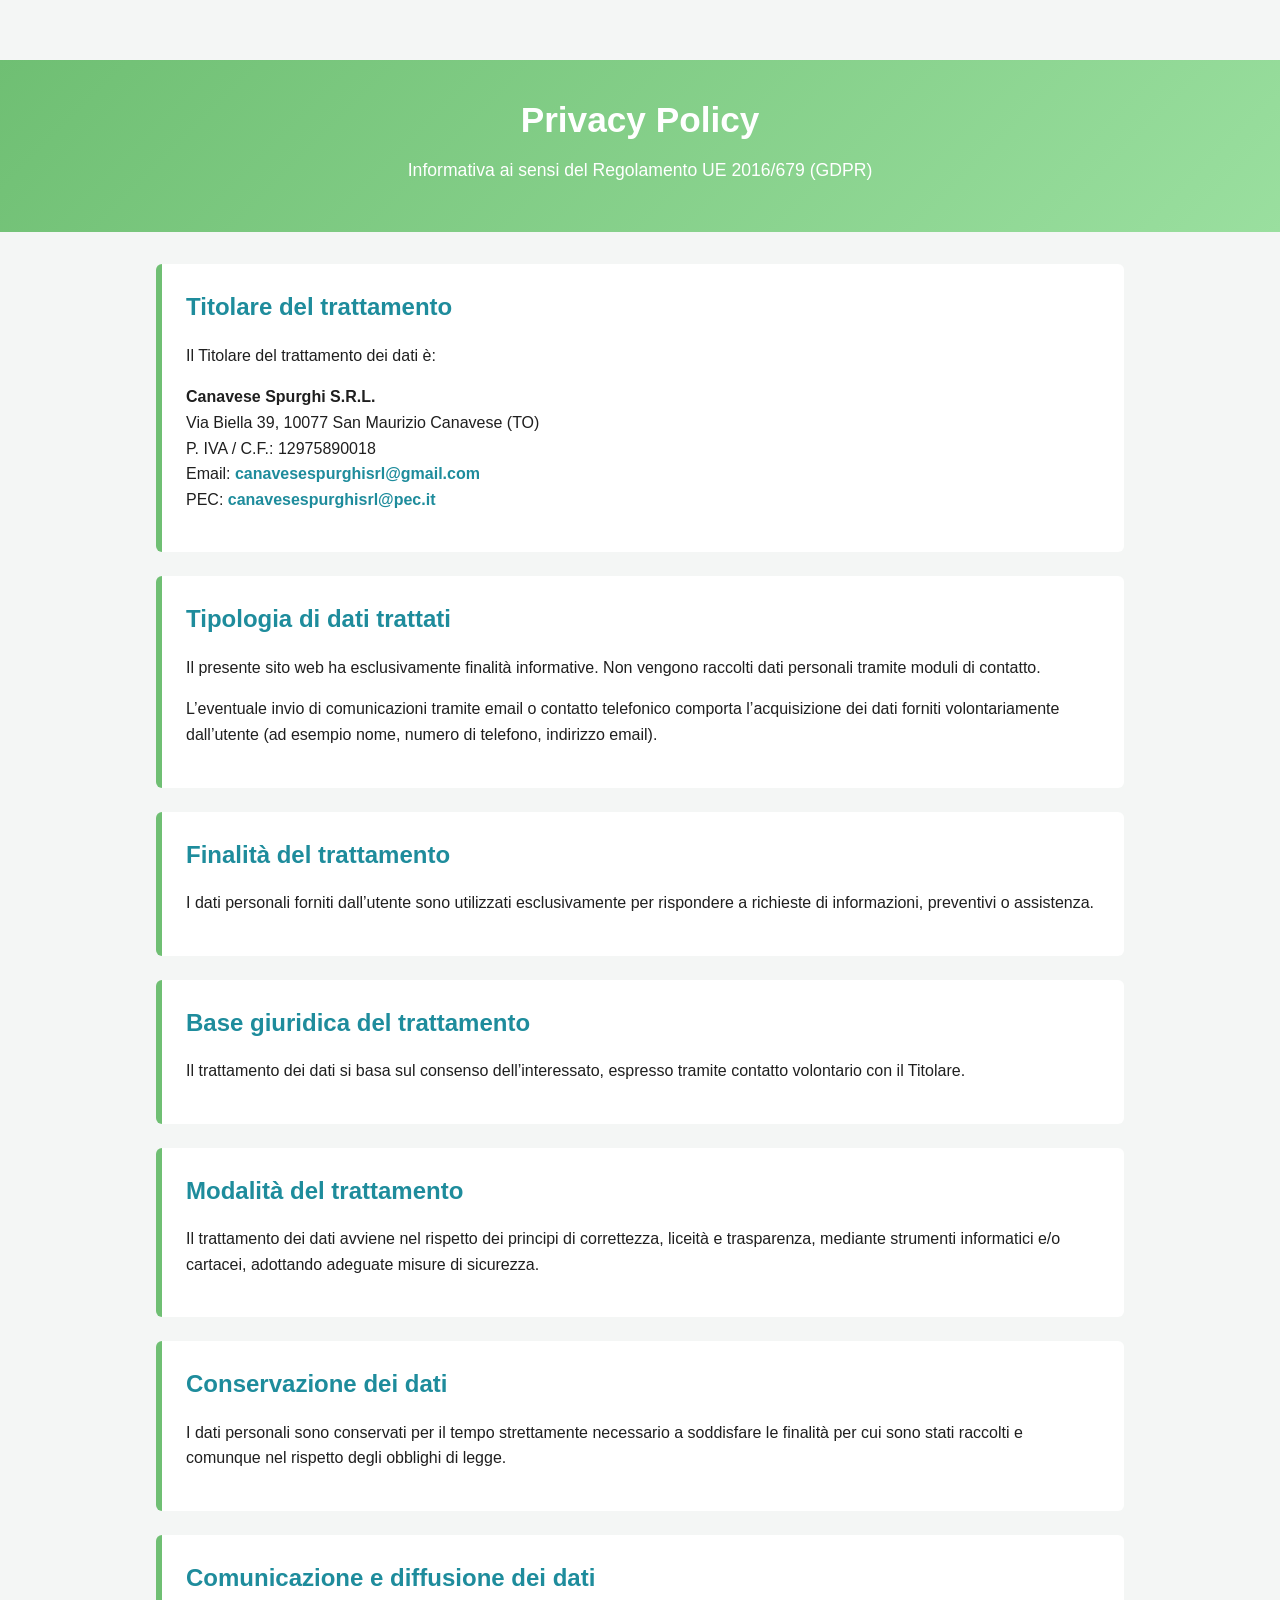
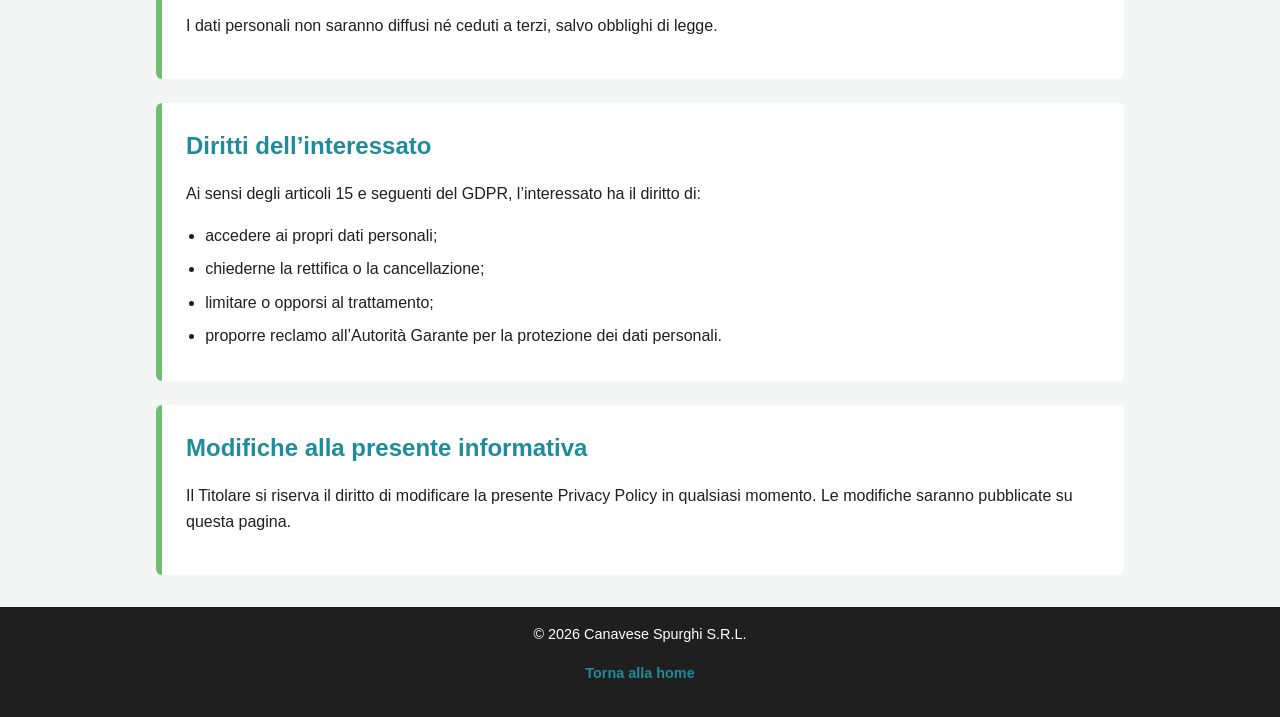
==== privacy.html @ 4dc91b27 "Initial site structure" ====
<!DOCTYPE html>
<html lang="it">
<head>
    <meta charset="UTF-8">
    <meta name="viewport" content="width=device-width, initial-scale=1.0">
    <meta name="description" content="Informativa sulla privacy di Canavese Spurghi S.R.L. ai sensi del Regolamento UE 2016/679 (GDPR).">
    <link rel="stylesheet" href="styles.css">
    <title>Privacy Policy – Canavese Spurghi S.R.L.</title>
</head>

<body>

<header>
    <h1>Privacy Policy</h1>
    <p>Informativa ai sensi del Regolamento UE 2016/679 (GDPR)</p>
</header>

<main>

    <section>
        <h2>Titolare del trattamento</h2>
        <p>
            Il Titolare del trattamento dei dati è:
        </p>
        <p>
            <strong>Canavese Spurghi S.R.L.</strong><br>
            Via Biella 39, 10077 San Maurizio Canavese (TO)<br>
            P. IVA / C.F.: 12975890018<br>
            Email: <a href="mailto:canavesespurghisrl@gmail.com">canavesespurghisrl@gmail.com</a><br>
            PEC: <a href="mailto:canavesespurghisrl@pec.it">canavesespurghisrl@pec.it</a>
        </p>
    </section>

    <section>
        <h2>Tipologia di dati trattati</h2>
        <p>
            Il presente sito web ha esclusivamente finalità informative.
            Non vengono raccolti dati personali tramite moduli di contatto.
        </p>
        <p>
            L’eventuale invio di comunicazioni tramite email o contatto telefonico
            comporta l’acquisizione dei dati forniti volontariamente dall’utente
            (ad esempio nome, numero di telefono, indirizzo email).
        </p>
    </section>

    <section>
        <h2>Finalità del trattamento</h2>
        <p>
            I dati personali forniti dall’utente sono utilizzati esclusivamente
            per rispondere a richieste di informazioni, preventivi o assistenza.
        </p>
    </section>

    <section>
        <h2>Base giuridica del trattamento</h2>
        <p>
            Il trattamento dei dati si basa sul consenso dell’interessato,
            espresso tramite contatto volontario con il Titolare.
        </p>
    </section>

    <section>
        <h2>Modalità del trattamento</h2>
        <p>
            Il trattamento dei dati avviene nel rispetto dei principi di correttezza,
            liceità e trasparenza, mediante strumenti informatici e/o cartacei,
            adottando adeguate misure di sicurezza.
        </p>
    </section>

    <section>
        <h2>Conservazione dei dati</h2>
        <p>
            I dati personali sono conservati per il tempo strettamente necessario
            a soddisfare le finalità per cui sono stati raccolti e comunque
            nel rispetto degli obblighi di legge.
        </p>
    </section>

    <section>
        <h2>Comunicazione e diffusione dei dati</h2>
        <p>
            I dati personali non saranno diffusi né ceduti a terzi,
            salvo obblighi di legge.
        </p>
    </section>

    <section>
        <h2>Diritti dell’interessato</h2>
        <p>
            Ai sensi degli articoli 15 e seguenti del GDPR, l’interessato ha il diritto di:
        </p>
        <ul>
            <li>accedere ai propri dati personali;</li>
            <li>chiederne la rettifica o la cancellazione;</li>
            <li>limitare o opporsi al trattamento;</li>
            <li>proporre reclamo all’Autorità Garante per la protezione dei dati personali.</li>
        </ul>
    </section>

    <section>
        <h2>Modifiche alla presente informativa</h2>
        <p>
            Il Titolare si riserva il diritto di modificare la presente Privacy Policy
            in qualsiasi momento. Le modifiche saranno pubblicate su questa pagina.
        </p>
    </section>

</main>

<footer>
    <p>&copy; 2026 Canavese Spurghi S.R.L.</p>
    <p><a href="index.html">Torna alla home</a></p>
</footer>

</body>
</html>
---- styles.css ----
/* Reset */
* {
    margin: 0;
    padding: 0;
    box-sizing: border-box;
}

/* Brand colour variables */
:root {
    --green: #6fbf73;
    --green-light: #9adf9f;
    --teal: #1e8c9c;
    --dark: #1f1f1f;
    --grey-bg: #f4f6f5;
}
body {
    font-family: Arial, Helvetica, sans-serif;
    line-height: 1.6;
    color: var(--dark);
    background-color: var(--grey-bg);
    padding-top: 60px;
}

header {
    background: linear-gradient(135deg, var(--green), var(--green-light));
    color: #ffffff;
    padding: 2rem 1rem;
    text-align: center;
}

header h1 {
    font-size: 2.2rem;
    margin-bottom: 0.5rem;
}

header p {
    font-size: 1.1rem;
}

.site-header {
    background: linear-gradient(135deg, var(--green), var(--green-light));
    color: #ffffff;
    padding: 2rem 1rem;
}

.header-inner {
    max-width: 1100px;
    margin: 0 auto;
    text-align: center;
}

.site-header h1 {
    margin-top: 0.5rem;
    font-size: 2rem;
}

main {
    max-width: 1000px;
    margin: 2rem auto;
    padding: 0 1rem;
}

section {
    background-color: #ffffff;
    padding: 1.5rem;
    margin-bottom: 1.5rem;
    border-left: 6px solid var(--green);
    border-radius: 6px;
}

section h2 {
    color: var(--teal);
    margin-bottom: 1rem;
}

p {
    margin-bottom: 1rem;
}

ul {
    padding-left: 1.2rem;
}

li {
    margin-bottom: 0.5rem;
}

a {
    color: var(--teal);
    text-decoration: none;
    font-weight: bold;
}

a:hover {
    text-decoration: underline;
}

/* footer */

footer {
    background-color: var(--dark);
    color: #ffffff;
    text-align: center;
    padding: 1rem;
    font-size: 0.9rem;
}


.logo {
    max-width: 140px;
    margin-bottom: 1rem;
}

/* Navbar */

.navbar {
    position: fixed;
    top: 0;
    width: 100%;
    background-color: rgba(255,255,255,0.95);
    z-index: 1000;
    transition: background-color 0.3s ease;
}

.nav-inner {
    max-width: 1100px;
    margin: 0 auto;
    display: flex;
    align-items: center;
    justify-content: space-between;
    padding: 0.5rem 1rem;
}

.navbar.scrolled {
    background-color: rgba(255,255,255,0.85);
    backdrop-filter: blur(6px);
}

/* Navbar brand */
.nav-brand {
    display: flex;
    align-items: center;
}

.nav-logo {
    height: 40px;
    width: auto;
}

/* Call button */
.call-button {
    background-color: var(--green);
    color: #ffffff;
    padding: 0.5rem 1rem;
    border-radius: 30px;
    font-weight: bold;
    text-decoration: none;
    white-space: nowrap;
    transition: background-color 0.2s ease;
}

.call-button:hover {
    background-color: var(--green-light);
}

/* Menu */

.menu {
    list-style: none;
    display: flex;
    gap: 1.5rem;
    justify-content: center;
    padding: 1rem;
    margin: 0;
}

.menu a {
    color: var(--teal);
    font-weight: bold;
    text-decoration: none;
}

.menu a:hover {
    text-decoration: underline;
}

/* Blocked out test to see if better with or without */
/* .menu a.active {
    border-bottom: 2px solid var(--green);
} */


/* hamburger-button  */

.hamburger {
    display: none;
    font-size: 1.8rem;
    background: none;
    border: none;
    cursor: pointer;
}

/* Dropdown menu */

.dropdown {
    position: relative;
}

.dropdown-menu {
    display: none;
    position: absolute;
    top: 100%;
    left: 0;
    background-color: #ffffff;
    list-style: none;
    padding: 0.5rem 0;
    min-width: 200px;
    border: 1px solid #ddd;
    box-shadow: 0 4px 8px rgba(0,0,0,0.1);
}

.dropdown-menu li {
    padding: 0;
}

.dropdown-menu a {
    display: block;
    padding: 0.5rem 1rem;
    color: var(--teal);
}

.dropdown-menu a:hover {
    background-color: var(--green-light);
}

.dropdown:hover .dropdown-menu {
    display: block;
}

/* WhatsApp button */
.whatsapp-button {
    position: fixed;
    bottom: 20px;
    right: 20px;
    background-color: #25D366;
    color: #ffffff;
    padding: 14px 18px;
    border-radius: 50px;
    font-weight: bold;
    text-decoration: none;
    box-shadow: 0 4px 10px rgba(0,0,0,0.2);
    z-index: 1000;
}

.whatsapp-button:hover {
    background-color: #1ebe5d;
}

/* Servizi Layout */

.servizi-grid {
    display: grid;
    grid-template-columns: repeat(auto-fit, minmax(220px, 1fr));
    gap: 1rem;
}

.servizio {
    background-color: #ffffff;
    padding: 1rem;
    border-radius: 4px;
    box-shadow: 0 2px 6px rgba(0,0,0,0.1);
    text-align: center;
    transition: transform 0.2s, box-shadow 0.2s;
}

.servizio h3 {
    color: var(--teal);
    margin-bottom: 0.5rem;
}

/* Lavori photos */

.lavoro {
    margin-bottom: 2.5rem;
}

.lavoro h3 {
    margin-bottom: 1rem;
    color: var(--teal);
}

.gallery {
    display: grid;
    grid-template-columns: repeat(auto-fit, minmax(220px, 1fr));
    gap: 1rem;
}

.gallery figure {
    background-color: #ffffff;
    border-radius: 6px;
    overflow: hidden;
    text-align: center;
    box-shadow: 0 2px 6px rgba(0,0,0,0.1);
}

.gallery img {
    width: 450px;
    height: 400px;
    display: block;
}

.gallery figcaption {
    padding: 0.5rem;
    background-color: var(--green);
    color: #ffffff;
    font-weight: bold;
}

.gallery-placeholder {
    border: 2px dashed #ccc;
    padding: 3rem;
    text-align: center;
    color: #777;
    background-color: #fafafa;
}

html {
  scroll-behavior: smooth;
}

/* Mobile behaviour */

@media (max-width: 768px) {
    .hamburger {
        display: block;
    }

    .menu {
        display: none;
        flex-direction: column;
        position: absolute;
        top: 100%;
        right: 0;
        background-color: #ffffff;
        width: 100%;
        border-top: 1px solid #ddd;
    }

    .menu.show {
        display: flex;
    }

    .menu li {
        padding: 1rem;
        text-align: center;
    }

    .call-button {
        padding: 0.4rem 0.8rem;
        font-size: 0.9rem;
    }
}
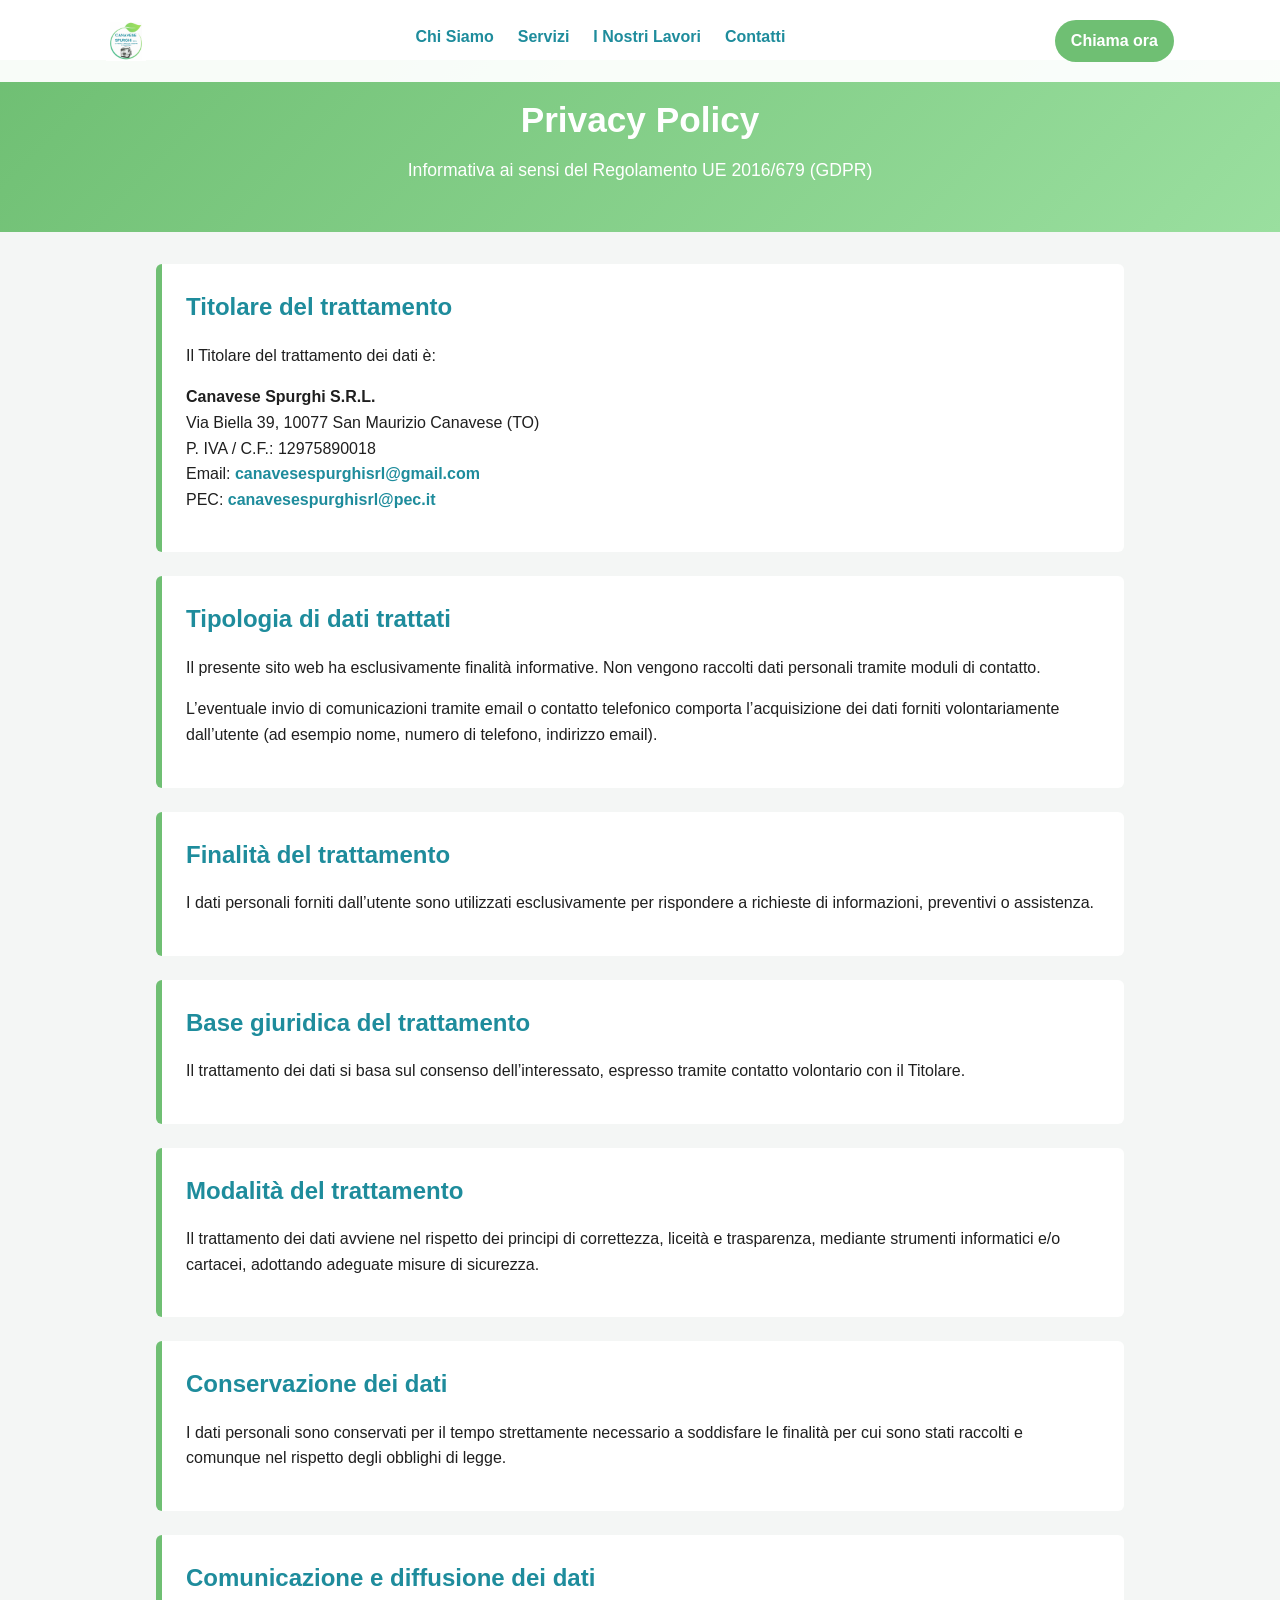
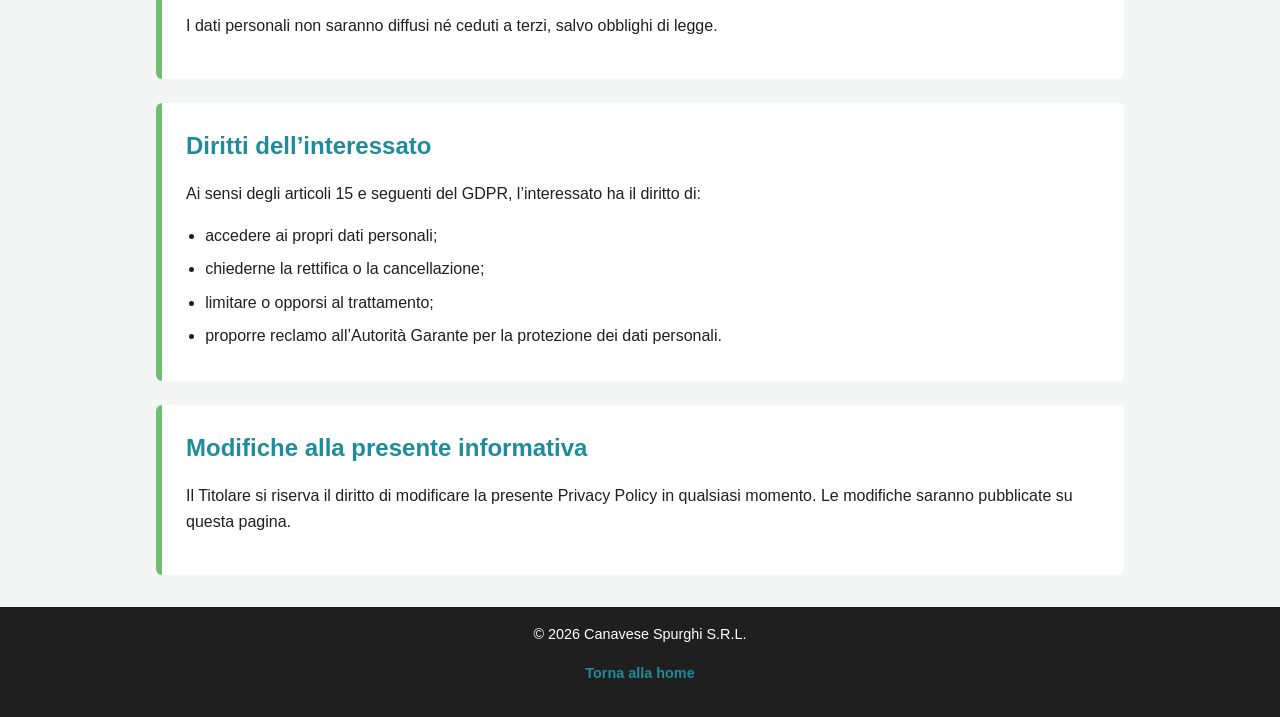
==== commit ac7a1899: "added navbar to privacy page" ====
--- a/privacy.html
+++ b/privacy.html
@@ -10,10 +10,34 @@
 
 <body>
 
-<header>
+    <nav class="navbar">
+        <div class="nav-inner">
+          <div class="nav-brand">
+              <img src="images/logo/logo-canavese-spurghi.png"
+                   alt="Canavese Spurghi S.R.L."
+                   class="nav-logo">
+          </div>
+
+          <button class="hamburger" aria-label="Apri menu">
+              ☰
+          </button>
+
+          <ul class="menu">
+              <li><a href="index.html#chi-siamo">Chi Siamo</a></li>
+              <li><a href="index.html#servizi">Servizi</a></li>
+              <li><a href="index.html#lavori">I Nostri Lavori</a></li>
+              <li><a href="index.html#contatti">Contatti</a></li>
+          </ul>
+
+          <a href="tel:3274759665" class="call-button">Chiama ora</a>
+
+        </div>
+    </nav>
+
+    <header>
     <h1>Privacy Policy</h1>
     <p>Informativa ai sensi del Regolamento UE 2016/679 (GDPR)</p>
-</header>
+    </header>
 
 <main>
 
@@ -113,6 +137,9 @@
     <p>&copy; 2026 Canavese Spurghi S.R.L.</p>
     <p><a href="index.html">Torna alla home</a></p>
 </footer>
+</footer>
+
+<script src="script.js"></script>
 
 </body>
 </html>
